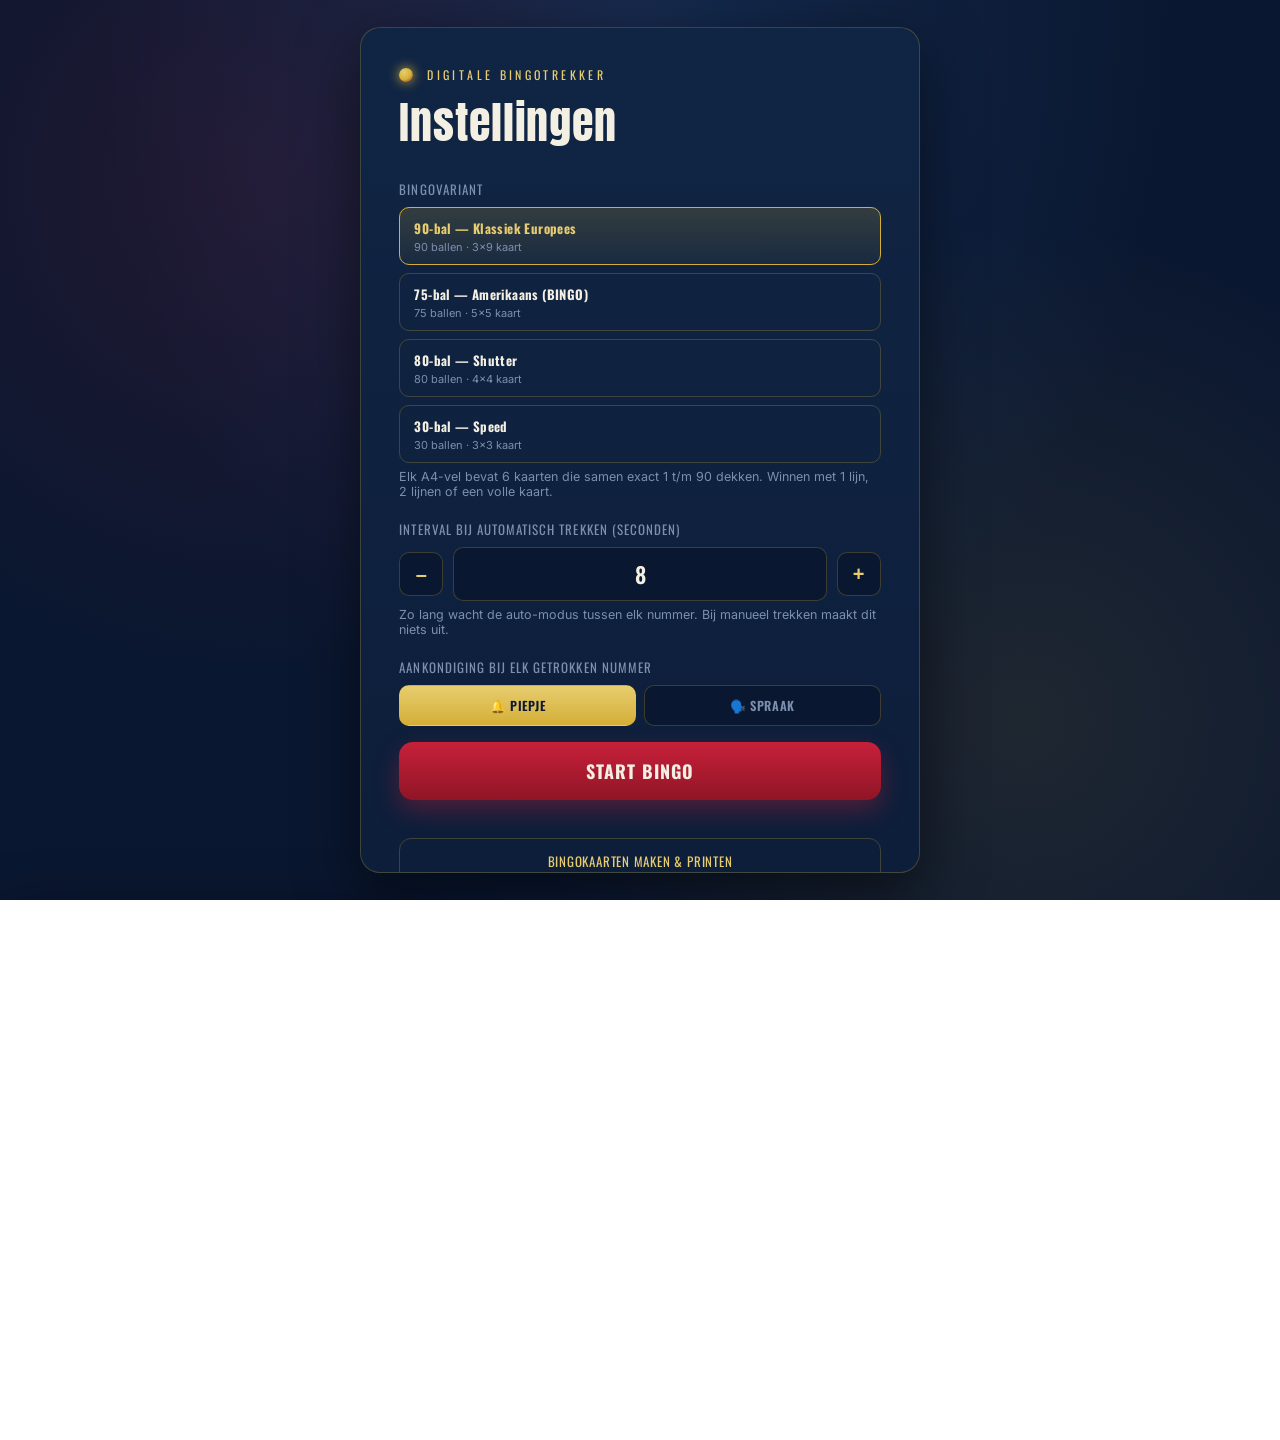
==== bingo-test/index.html @ 00098a93 "Test-deploy: bingo-2.0 met spraakfunctie en scanner-feedback (bingo-test/)" ====
<!DOCTYPE html>
<html lang="nl">
<head>
<meta charset="UTF-8">
<meta name="viewport" content="width=device-width, initial-scale=1.0, viewport-fit=cover">
<title>Bingo Trekker 2.0</title>
<link rel="preconnect" href="https://fonts.googleapis.com">
<link href="https://fonts.googleapis.com/css2?family=Anton&family=Inter:wght@400;600;700;800&family=Oswald:wght@500;600;700&display=swap" rel="stylesheet">
<script src="bingo-common.js"></script>
<script src="vendor-jsqr.min.js"></script>
<script src="vendor-qrcode.min.js"></script>
<style>
  :root{
    --navy-deep: #0a1730;
    --navy-panel: #102544;
    --navy-panel-2: #0d1e3a;
    --red: #c8203a;
    --red-dark: #8f1526;
    --gold: #d4af37;
    --gold-soft: #e8cd6f;
    --cream: #f4efe3;
    --muted: #7c8fae;
    --line: rgba(212,175,55,0.25);
    --green: #2fae66;
  }
  *{box-sizing:border-box; -webkit-tap-highlight-color: transparent;}
  html,body{
    margin:0; padding:0; height:100%;
    background: radial-gradient(ellipse at 50% 0%, #142a4d 0%, var(--navy-deep) 60%);
    color: var(--cream);
    font-family:'Inter', sans-serif;
    overflow-y:auto;
  }
  #app{ width:100vw; height:100vh; display:flex; }

  /* ---------- Portrait hint ---------- */
  #rotateHint{
    display:none;
    position:fixed; inset:0; z-index:999;
    background: var(--navy-deep);
    color:var(--cream);
    flex-direction:column; align-items:center; justify-content:center;
    text-align:center; gap:16px; padding:32px;
  }
  #rotateHint svg{ width:64px; height:64px; animation: rotatePulse 1.6s ease-in-out infinite; }
  @keyframes rotatePulse{ 0%,100%{transform:rotate(0deg);} 50%{transform:rotate(90deg);} }
  @media (orientation: portrait) and (max-width: 900px){
    #rotateHint{ display:flex; }
    #app{ display:none; }
  }

  /* ---------- Settings screen ---------- */
  #settingsScreen{
    width:100%; height:100%;
    display:flex; align-items:center; justify-content:center;
    overflow-y:auto;
    background:
      radial-gradient(circle at 20% 20%, rgba(200,32,58,0.12), transparent 40%),
      radial-gradient(circle at 80% 80%, rgba(212,175,55,0.10), transparent 40%);
  }
  .settings-card{
    width:min(560px, 90vw);
    max-height:94vh;
    overflow-y:auto;
    margin: 8px 0;
    background: linear-gradient(180deg, var(--navy-panel), var(--navy-panel-2));
    border:1px solid var(--line);
    border-radius:20px;
    padding:clamp(16px,3vw,40px);
    box-shadow: 0 20px 60px rgba(0,0,0,0.5);
  }
  @media (max-height: 480px){
    .brand{ margin-bottom:2px; }
    .brand .dot{ width:10px; height:10px; }
    .brand span{ font-size:10px; }
    h1{ font-size: clamp(20px,4vw,28px); margin: 4px 0 12px 0; }
    .field{ margin-bottom:10px; }
    .field label{ font-size:11px; margin-bottom:4px; }
    .field .hint{ font-size:11px; margin-top:3px; }
    .num-input button{ width:36px; height:36px; font-size:17px; }
    input[type=number]{ font-size:18px; padding:7px 6px; }
    .start-btn{ padding:12px; font-size:15px; margin-top:4px; }
  }
  .brand{
    display:flex; align-items:center; gap:14px; margin-bottom:6px;
  }
  .brand .dot{
    width:14px; height:14px; border-radius:50%;
    background: radial-gradient(circle at 35% 30%, var(--gold-soft), var(--gold) 55%, var(--red-dark) 100%);
    box-shadow: 0 0 12px var(--gold);
  }
  .brand span{
    font-family:'Oswald', sans-serif; letter-spacing:0.28em; font-size:12px;
    color:var(--gold-soft); text-transform:uppercase;
  }
  h1{
    font-family:'Anton', sans-serif;
    font-weight:400;
    font-size:clamp(28px,4.5vw,44px);
    letter-spacing:0.02em;
    margin: 6px 0 24px 0;
    color: var(--cream);
  }
  .field{ margin-bottom:20px; }
  .field label{
    display:block; font-family:'Oswald', sans-serif; font-size:13px;
    letter-spacing:0.08em; text-transform:uppercase; color:var(--muted); margin-bottom:8px;
  }
  .field .hint{ font-size:12.5px; color:var(--muted); margin-top:6px; }
  .num-input{
    display:flex; align-items:center; gap:10px;
  }
  .num-input button{
    width:44px; height:44px; border-radius:10px; border:1px solid var(--line);
    background: var(--navy-deep); color:var(--gold-soft); font-size:20px; font-weight:700;
    cursor:pointer;
  }
  .num-input button:active{ transform: scale(0.94); }
  input[type=number]{
    flex:1; text-align:center;
    background: var(--navy-deep);
    border:1px solid var(--line);
    color:var(--cream);
    font-family:'Oswald', sans-serif;
    font-size:22px; font-weight:600;
    border-radius:10px; padding:10px 8px;
    -moz-appearance: textfield;
  }
  input[type=number]::-webkit-outer-spin-button,
  input[type=number]::-webkit-inner-spin-button{ -webkit-appearance:none; margin:0; }
  .start-btn{
    width:100%; margin-top:10px;
    background: linear-gradient(180deg, var(--red) 0%, var(--red-dark) 100%);
    color:var(--cream);
    border:none; border-radius:14px;
    padding:16px; font-family:'Oswald', sans-serif; font-weight:700;
    font-size:18px; letter-spacing:0.06em; text-transform:uppercase;
    cursor:pointer;
    box-shadow: 0 10px 24px rgba(200,32,58,0.35);
  }
  .start-btn:active{ transform: scale(0.98); }
  .error{ color:#ff8484; font-size:13px; margin-top:8px; min-height:16px; }

  /* ---------- Game screen ---------- */
  #gameScreen{ display:none; width:100%; height:100%; }
  #gameScreen.active{ display:flex; }

  .left-panel{
    width:44%; height:100%;
    display:flex; flex-direction:column; align-items:center; justify-content:center;
    gap: clamp(10px, 2vh, 22px);
    padding: 3vh 2vw;
    position:relative;
    overflow-y:auto;
    border-right: 1px solid var(--line);
    background: radial-gradient(ellipse at 50% 35%, rgba(200,32,58,0.10), transparent 55%);
  }

  .cage{
    position:relative;
    width: clamp(180px, 30vh, 340px);
    aspect-ratio: 1 / 1;
    flex-shrink: 0;
    border-radius:50%;
    display:flex; align-items:center; justify-content:center;
    box-shadow: inset 0 0 40px rgba(0,0,0,0.5);
  }
  .ring-svg{
    position:absolute; inset:0; width:100%; height:100%;
    transform: rotate(-90deg);
    filter: drop-shadow(0 0 6px rgba(212,175,55,0.25));
  }
  .ring-track{ fill:none; stroke: rgba(212,175,55,0.18); stroke-width:3; }
  .ring-progress{
    fill:none; stroke: var(--gold); stroke-width:4; stroke-linecap:round;
    stroke-dasharray: 289.03; stroke-dashoffset:0;
  }
  .ball{
    width: 78%; height:78%;
    aspect-ratio: 1 / 1;
    border-radius:50%;
    background: radial-gradient(circle at 32% 28%, #ff5b6e 0%, var(--red) 45%, var(--red-dark) 100%);
    display:flex; align-items:center; justify-content:center;
    box-shadow: 0 14px 30px rgba(0,0,0,0.55), inset -8px -8px 20px rgba(0,0,0,0.35), inset 8px 8px 16px rgba(255,255,255,0.15);
    transition: transform 0.25s ease;
  }
  .ball.pop{ animation: ballPop 0.55s ease; }
  @keyframes ballPop{
    0%{ transform: scale(0.4) rotate(-15deg); opacity:0; }
    55%{ transform: scale(1.12) rotate(8deg); opacity:1; }
    75%{ transform: scale(0.96) rotate(-3deg); }
    100%{ transform: scale(1) rotate(0deg); }
  }
  .ball-number{
    font-family:'Anton', sans-serif;
    font-size: clamp(48px, 11vh, 130px);
    color: var(--cream);
    text-shadow: 0 3px 0 rgba(0,0,0,0.4);
    line-height:1;
  }
  .ball-placeholder{
    font-family:'Oswald', sans-serif;
    font-size: clamp(16px, 2.4vh, 22px);
    color: rgba(244,239,227,0.75);
    letter-spacing:0.05em;
    text-align:center;
    padding: 0 10%;
  }

  .status-line{
    font-family:'Oswald', sans-serif;
    font-size: clamp(13px, 1.7vh, 16px);
    color: var(--gold-soft);
    letter-spacing:0.1em; text-transform:uppercase;
    text-align:center;
    min-height: 20px;
  }

  .trail{
    display:flex; gap:10px; align-items:center; justify-content:center; flex-wrap:wrap;
    max-width: 90%;
  }
  .trail .chip{
    width:38px; height:38px; border-radius:50%;
    display:flex; align-items:center; justify-content:center;
    background: var(--navy-panel);
    border:1px solid var(--line);
    font-family:'Oswald', sans-serif; font-weight:600; font-size:14px;
    color: var(--gold-soft);
  }

  .controls{
    display:flex; gap:12px; flex-wrap:wrap; justify-content:center;
    width:100%;
  }
  .btn{
    flex:1 1 auto; min-width:120px;
    font-family:'Oswald', sans-serif; font-weight:700; letter-spacing:0.05em; text-transform:uppercase;
    font-size: clamp(13px, 1.8vh, 16px);
    padding: clamp(10px,1.6vh,16px) 14px;
    border-radius: 12px; border:1px solid var(--line);
    background: var(--navy-panel);
    color: var(--cream);
    cursor:pointer;
  }
  .btn:active{ transform: scale(0.97); }
  .btn.primary{
    background: linear-gradient(180deg, var(--red), var(--red-dark));
    border-color: transparent;
    box-shadow: 0 8px 20px rgba(200,32,58,0.3);
  }
  .btn.gold{
    background: linear-gradient(180deg, var(--gold-soft), var(--gold));
    color: var(--navy-deep);
    border-color: transparent;
  }
  .btn.ghost{
    background: transparent;
  }
  .btn[disabled]{ opacity:0.4; cursor:not-allowed; }
  .btn.auto-on{
    background: linear-gradient(180deg, #2fae66, #1c7e47);
    border-color: transparent;
  }

  .right-panel{
    width:56%; height:100%;
    display:flex; flex-direction:column;
    padding: clamp(12px,2vh,24px) clamp(14px,2vw,28px);
  }
  .right-header{
    display:flex; align-items:baseline; justify-content:space-between; margin-bottom: 12px;
  }
  .right-header h2{
    font-family:'Oswald', sans-serif; font-size: clamp(14px,1.8vh,18px);
    letter-spacing:0.1em; text-transform:uppercase; color:var(--gold-soft); margin:0; font-weight:600;
  }
  .right-header .count{
    font-family:'Oswald', sans-serif; font-size: clamp(12px,1.5vh,15px); color:var(--muted);
  }
  .grid-wrap{
    flex:1;
    overflow:hidden;
    display:flex;
    padding-right:4px;
  }
  #numberGrid{
    display:grid;
    margin:auto;
    justify-content:center;
    align-content:center;
  }
  .cell{
    display:flex; align-items:center; justify-content:center;
    border-radius:8px;
    border:1px solid var(--line);
    background: rgba(16,37,68,0.5);
    color: var(--muted);
    font-family:'Oswald', sans-serif; font-weight:600;
    transition: all 0.25s ease;
  }
  .cell.called{
    background: linear-gradient(180deg, var(--gold-soft), var(--gold));
    color: var(--navy-deep);
    border-color: transparent;
    box-shadow: 0 4px 10px rgba(212,175,55,0.35);
  }
  .cell.current{
    outline: 2px solid var(--red);
    outline-offset:2px;
    animation: cellFlash 0.6s ease;
  }
  @keyframes cellFlash{ 0%{ transform: scale(0.8);} 60%{transform: scale(1.15);} 100%{transform:scale(1);} }

  ::-webkit-scrollbar{ width:8px; }
  ::-webkit-scrollbar-thumb{ background: var(--line); border-radius:8px; }

  /* ---------- Kaarten-link op instellingenscherm ---------- */
  .cards-link{
    display:block; text-align:center; margin-top:14px;
    font-family:'Oswald', sans-serif; font-size:13px; letter-spacing:0.06em; text-transform:uppercase;
    color: var(--gold-soft); text-decoration:none; border:1px solid var(--line); border-radius:12px; padding:12px;
  }
  .cards-link:active{ transform: scale(0.98); }

  /* ---------- Check-modal ---------- */
  #checkOverlay{
    display:none; position:fixed; inset:0; z-index:600;
    background: rgba(6,13,26,0.82);
    align-items:center; justify-content:center; padding:16px;
  }
  #checkOverlay.active{ display:flex; }
  .check-card{
    width:min(440px, 94vw); max-height:94vh; overflow-y:auto;
    background: linear-gradient(180deg, var(--navy-panel), var(--navy-panel-2));
    border:1px solid var(--line); border-radius:20px;
    padding: clamp(16px,3vw,26px);
    box-shadow: 0 20px 60px rgba(0,0,0,0.55);
  }
  .check-header{ display:flex; align-items:center; justify-content:space-between; margin-bottom:14px; }
  .check-header h3{ font-size:20px; color:var(--cream); }
  .check-close{
    width:34px; height:34px; border-radius:50%; border:1px solid var(--line);
    background: var(--navy-deep); color:var(--gold-soft); font-size:18px; cursor:pointer;
  }
  .check-tabs{ display:flex; gap:8px; margin-bottom:16px; }
  .check-tab{
    flex:1; text-align:center; padding:10px; border-radius:10px; border:1px solid var(--line);
    background: var(--navy-deep); color:var(--muted);
    font-family:'Oswald', sans-serif; font-weight:600; font-size:12.5px; letter-spacing:0.05em; text-transform:uppercase;
    cursor:pointer;
  }
  .check-tab.active{ background: linear-gradient(180deg, var(--gold-soft), var(--gold)); color:var(--navy-deep); border-color:transparent; }

  .scan-video-wrap{
    position:relative; width:100%; aspect-ratio:1/1; border-radius:16px; overflow:hidden;
    background:#000; border:2px solid var(--gold); margin-bottom:14px;
  }
  .scan-video-wrap video{ width:100%; height:100%; object-fit:cover; }
  .scan-frame{
    position:absolute; inset:12%; border:2px dashed var(--gold-soft); border-radius:12px; pointer-events:none;
  }
  .scan-hint{ text-align:center; font-size:13px; color:var(--muted); margin-bottom:6px; }

  .result-box{
    border-radius:14px; padding:18px; text-align:center; margin-bottom:14px;
    border:1px solid var(--line); background: var(--navy-deep);
  }
  .result-box.win{ background: linear-gradient(180deg, rgba(47,174,102,0.25), rgba(47,174,102,0.08)); border-color: var(--green); }
  .result-title{ font-family:'Anton', sans-serif; font-size:26px; margin-bottom:8px; }
  .result-rows{ display:flex; gap:10px; justify-content:center; font-family:'Oswald',sans-serif; font-size:13px; }
  .result-rows span{ padding:6px 10px; border-radius:8px; border:1px solid var(--line); color:var(--muted); }
  .result-rows span.ok{ color: var(--navy-deep); background: var(--gold); border-color:transparent; }

  .check-grid{
    display:grid; grid-template-columns: repeat(9, minmax(0,1fr)); gap:3px;
    margin-top: 14px; width:100%;
  }
  .check-cell{
    aspect-ratio:1/1; display:flex; align-items:center; justify-content:center;
    border-radius:4px; font-family:'Oswald',sans-serif; font-weight:700;
    font-size: clamp(9px, 2.6vw, 13px); min-width:0; min-height:0; box-sizing:border-box;
  }
  .check-cell.empty{ background:transparent; }
  .check-cell.hit{ background: linear-gradient(180deg, #4ad080, var(--green)); color:#0a1730; }
  .check-cell.miss{ background: linear-gradient(180deg, #ff5b6e, var(--red-dark)); color:#fff; }

  .variant-select{ display:flex; flex-direction:column; gap:8px; }
  .variant-opt{
    text-align:left; padding:10px 14px; border-radius:10px;
    border:1px solid var(--line); background:transparent; color:var(--cream); cursor:pointer;
    font-family:'Oswald',sans-serif;
  }
  .variant-opt .v-title{ font-weight:700; font-size:13px; letter-spacing:0.03em; }
  .variant-opt .v-sub{ font-size:11px; color:var(--muted); margin-top:2px; font-family:'Inter',sans-serif; }
  .variant-opt.active{ border-color: var(--gold); background: linear-gradient(180deg, rgba(212,175,55,0.18), rgba(212,175,55,0.05)); }
  .variant-opt.active .v-title{ color: var(--gold-soft); }

  .lang-grid{ display:flex; flex-wrap:wrap; gap:8px; }
  .lang-btn{
    flex:1 1 28%; min-width:88px; text-align:center; padding:9px 8px; border-radius:10px;
    border:1px solid var(--line); background:var(--navy-deep); color:var(--muted);
    font-family:'Oswald',sans-serif; font-weight:600; font-size:12px; cursor:pointer;
  }
  .lang-btn.active{ background: linear-gradient(180deg, var(--gold-soft), var(--gold)); color:var(--navy-deep); border-color:transparent; }
  .voice-select{
    width:100%; padding:10px; border-radius:10px; border:1px solid var(--line);
    background:var(--navy-deep); color:var(--cream); font-size:13.5px;
  }
  .speech-config-link{
    display:inline-block; margin-top:8px; font-size:12.5px; color:var(--gold-soft);
    text-decoration:none; border-bottom:1px dashed var(--gold-soft);
  }

  #qrStateBox{ display:flex; flex-direction:column; align-items:center; gap:12px; }
  #qrStateCanvas{ background:#fff; padding:14px; border-radius:14px; }
  #qrStateCount{ font-family:'Oswald', sans-serif; color:var(--gold-soft); font-size:14px; letter-spacing:0.05em; text-transform:uppercase; }

  /* ---------- Reset confirmation modal ---------- */
  #resetOverlay, #rangeResetOverlay{
    display:none;
    position:fixed; inset:0; z-index:500;
    background: rgba(6,13,26,0.72);
    align-items:center; justify-content:center;
    padding: 20px;
  }
  #resetOverlay.active, #rangeResetOverlay.active{ display:flex; }
  .confirm-card{
    width:min(420px, 92vw);
    background: linear-gradient(180deg, var(--navy-panel), var(--navy-panel-2));
    border:1px solid var(--line);
    border-radius:18px;
    padding: clamp(20px,3vw,32px);
    box-shadow: 0 20px 60px rgba(0,0,0,0.55);
    text-align:center;
  }
  .confirm-card h3{
    font-family:'Anton', sans-serif; font-weight:400;
    font-size: clamp(20px,3vw,26px);
    margin: 0 0 10px 0;
    color: var(--cream);
  }
  .confirm-card p{
    font-family:'Inter', sans-serif;
    font-size: 14.5px;
    color: var(--muted);
    margin: 0 0 22px 0;
    line-height:1.5;
  }
  .confirm-actions{
    display:flex; flex-direction:column; align-items:center; gap:12px;
  }
  .confirm-no{
    width:100%;
    background: linear-gradient(180deg, var(--gold-soft), var(--gold));
    color: var(--navy-deep);
    border:none; border-radius:14px;
    padding:16px; font-family:'Oswald', sans-serif; font-weight:700;
    font-size:17px; letter-spacing:0.06em; text-transform:uppercase;
    cursor:pointer;
  }
  .confirm-no:active{ transform: scale(0.98); }
  .confirm-yes{
    background: transparent;
    color: var(--muted);
    border:1px solid var(--line); border-radius:10px;
    padding:8px 18px; font-family:'Oswald', sans-serif; font-weight:600;
    font-size:12.5px; letter-spacing:0.05em; text-transform:uppercase;
    cursor:pointer;
  }
  .confirm-yes:active{ transform: scale(0.96); }
</style>
</head>
<body>

<div id="rotateHint">
  <svg viewBox="0 0 24 24" fill="none" stroke="#d4af37" stroke-width="1.6"><rect x="6" y="2" width="12" height="20" rx="2"/><line x1="12" y1="18" x2="12" y2="18.01"/></svg>
  <div style="font-family:'Oswald',sans-serif; font-size:16px; letter-spacing:0.06em; text-transform:uppercase;">Draai je toestel naar landschap</div>
  <div style="color:#7c8fae; font-size:13px;">Deze bingo trekker is gemaakt voor een breed scherm (telefoon liggend, tablet of TV).</div>
</div>

<div id="app">

  <!-- SETTINGS -->
  <div id="settingsScreen">
    <div class="settings-card">
      <div class="brand"><div class="dot"></div><span>Digitale bingotrekker</span></div>
      <h1>Instellingen</h1>

      <div class="field">
        <label>Bingovariant</label>
        <div class="variant-select" id="variantSelect"></div>
        <div class="hint" id="variantHint"></div>
      </div>

      <div class="field">
        <label for="interval">Interval bij automatisch trekken (seconden)</label>
        <div class="num-input">
          <button type="button" id="intMinus">–</button>
          <input type="number" id="interval" value="8" min="2" max="120">
          <button type="button" id="intPlus">+</button>
        </div>
        <div class="hint">Zo lang wacht de auto-modus tussen elk nummer. Bij manueel trekken maakt dit niets uit.</div>
      </div>

      <div class="field" style="margin-bottom:6px;">
        <label>Aankondiging bij elk getrokken nummer</label>
        <div class="check-tabs" style="margin-bottom:0;">
          <div class="check-tab active" id="modeBeepTab">🔔 Piepje</div>
          <div class="check-tab" id="modeSpeechTab">🗣️ Spraak</div>
        </div>
        <a href="#" class="speech-config-link" id="speechConfigLink" style="display:none;">Spraak instellen (taal, stijl, stem) →</a>
      </div>

      <button class="start-btn" id="startBtn">Start bingo</button>
      <div class="error" id="settingsError"></div>
      <a href="cards.html" class="cards-link">Bingokaarten maken &amp; printen</a>
    </div>
  </div>

  <!-- GAME -->
  <div id="gameScreen">
    <div class="left-panel">
      <div class="status-line" id="statusLine">Klaar om te trekken</div>
      <div class="cage">
        <svg class="ring-svg" viewBox="0 0 100 100">
          <circle class="ring-track" cx="50" cy="50" r="46"></circle>
          <circle class="ring-progress" id="ringProgress" cx="50" cy="50" r="46"></circle>
        </svg>
        <div class="ball" id="ball"><div class="ball-number" id="ballNumber"></div><div class="ball-placeholder" id="ballPlaceholder">Druk op trek of start auto</div></div>
      </div>
      <div class="trail" id="trail"></div>
      <div class="controls">
        <button class="btn primary" id="drawBtn">Trek nummer</button>
        <button class="btn gold" id="autoBtn">Auto starten</button>
      </div>
      <div class="controls">
        <button class="btn ghost" id="resetBtn">Spel resetten</button>
        <button class="btn ghost" id="checkBtn">Check</button>
        <button class="btn ghost" id="backBtn">Instellingen</button>
      </div>
    </div>
    <div class="right-panel">
      <div class="right-header">
        <h2>Getrokken nummers</h2>
        <div class="count" id="countLabel">0 / 75</div>
      </div>
      <div class="grid-wrap"><div id="numberGrid"></div></div>
    </div>
  </div>

</div>

<div id="resetOverlay">
  <div class="confirm-card">
    <h3>Spel resetten?</h3>
    <p>Weet je het zeker? Alle al getrokken nummers gaan terug in de pot en het spel begint opnieuw.</p>
    <div class="confirm-actions">
      <button class="confirm-no" id="confirmNo">Nee, verdergaan</button>
      <button class="confirm-yes" id="confirmYes">Ja, resetten</button>
    </div>
  </div>
</div>

<div id="rangeResetOverlay">
  <div class="confirm-card">
    <h3>Aantal nummers aangepast</h3>
    <p>Je hebt het bereik gewijzigd. Dit start het spel opnieuw — alle al getrokken nummers gaan verloren. Zeker weten?</p>
    <div class="confirm-actions">
      <button class="confirm-no" id="rangeConfirmNo">Nee, terug</button>
      <button class="confirm-yes" id="rangeConfirmYes">Ja, spel herstarten</button>
    </div>
  </div>
</div>

<div id="checkOverlay">
  <div class="check-card">
    <div class="check-header">
      <h3>Kaart checken</h3>
      <button class="check-close" id="checkClose">&times;</button>
    </div>
    <div class="check-tabs">
      <div class="check-tab active" id="tabCode">Code intypen</div>
      <div class="check-tab" id="tabState">Trekking-QR / link</div>
    </div>

    <div id="codePane">
      <div class="field" style="margin-bottom:14px;">
        <label for="codeInput">Code onder de kaart</label>
        <input type="text" id="codeInput" placeholder="bv. K3F9P2-04" style="width:100%; text-transform:uppercase;">
      </div>
      <button class="btn gold" id="codeCheckBtn" style="width:100%;">Check</button>
      <div id="codeResult"></div>
      <div class="scan-hint" style="margin-top:16px;">
        Liever de QR-code op de kaart zelf scannen? Gebruik <a href="scan.html" target="_blank" style="color:var(--gold-soft);">de scanner</a> op je eigen telefoon — dan blijft dit trekkerscherm gewoon zichtbaar voor iedereen.
      </div>
    </div>

    <div id="statePane" style="display:none;">
      <div id="qrStateBox">
        <canvas id="qrStateCanvas"></canvas>
        <div id="qrStateCount">0 nummers getrokken</div>
        <div class="scan-hint">Scan deze QR met <a href="scan.html" target="_blank" style="color:var(--gold-soft);">de scanner</a> op een los toestel, of deel de link hieronder (handiger dan een schermfoto scannen).</div>
        <button class="btn gold" id="copyStateLinkBtn" style="margin-top:10px;">Link kopiëren</button>
        <div class="scan-hint" id="stateLinkHint" style="margin-top:8px;"></div>
      </div>
    </div>
  </div>
</div>

<div id="speechOverlay">
  <div class="check-card">
    <div class="check-header">
      <h3>Spraak instellen</h3>
      <button class="check-close" id="speechClose">&times;</button>
    </div>

    <div class="field">
      <label>Taal / accent</label>
      <div class="lang-grid" id="speechLangGrid"></div>
    </div>

    <div class="field">
      <label>Uitspraakstijl</label>
      <div class="check-tabs">
        <div class="check-tab" id="speechStyleTogether">Aan elkaar<br><span style="font-size:10px; text-transform:none; letter-spacing:0;">"vierenzeventig"</span></div>
        <div class="check-tab" id="speechStyleDigits">Los per cijfer<br><span style="font-size:10px; text-transform:none; letter-spacing:0;">"zeven — vier"</span></div>
      </div>
    </div>

    <div class="field" style="margin-bottom:12px;">
      <label for="speechVoiceSelect">Stem</label>
      <select id="speechVoiceSelect" class="voice-select"></select>
      <div class="hint" id="speechVoiceHint" style="margin-top:6px;"></div>
    </div>

    <button class="btn gold" id="speechPreviewBtn" style="width:100%;">🔊 Test met een voorbeeldgetal</button>
  </div>
</div>

<script>
(function(){
  const variantSelect = document.getElementById('variantSelect');
  const variantHint = document.getElementById('variantHint');
  const intInput = document.getElementById('interval');
  const intMinus = document.getElementById('intMinus');
  const intPlus = document.getElementById('intPlus');
  const startBtn = document.getElementById('startBtn');
  const settingsError = document.getElementById('settingsError');
  const modeBeepTab = document.getElementById('modeBeepTab');
  const modeSpeechTab = document.getElementById('modeSpeechTab');
  const speechConfigLink = document.getElementById('speechConfigLink');
  const speechOverlay = document.getElementById('speechOverlay');
  const speechClose = document.getElementById('speechClose');
  const speechLangGrid = document.getElementById('speechLangGrid');
  const speechStyleTogether = document.getElementById('speechStyleTogether');
  const speechStyleDigits = document.getElementById('speechStyleDigits');
  const speechVoiceSelect = document.getElementById('speechVoiceSelect');
  const speechVoiceHint = document.getElementById('speechVoiceHint');
  const speechPreviewBtn = document.getElementById('speechPreviewBtn');

  const settingsScreen = document.getElementById('settingsScreen');
  const gameScreen = document.getElementById('gameScreen');
  const numberGrid = document.getElementById('numberGrid');
  const countLabel = document.getElementById('countLabel');
  const ball = document.getElementById('ball');
  const ballNumber = document.getElementById('ballNumber');
  const ballPlaceholder = document.getElementById('ballPlaceholder');
  const statusLine = document.getElementById('statusLine');
  const trail = document.getElementById('trail');
  const drawBtn = document.getElementById('drawBtn');
  const autoBtn = document.getElementById('autoBtn');
  const resetBtn = document.getElementById('resetBtn');
  const backBtn = document.getElementById('backBtn');
  const ringProgress = document.getElementById('ringProgress');
  const resetOverlay = document.getElementById('resetOverlay');
  const confirmYes = document.getElementById('confirmYes');
  const confirmNo = document.getElementById('confirmNo');
  const rangeResetOverlay = document.getElementById('rangeResetOverlay');
  const rangeConfirmYes = document.getElementById('rangeConfirmYes');
  const rangeConfirmNo = document.getElementById('rangeConfirmNo');

  const checkBtn = document.getElementById('checkBtn');
  const checkOverlay = document.getElementById('checkOverlay');
  const checkClose = document.getElementById('checkClose');
  const tabCode = document.getElementById('tabCode');
  const tabState = document.getElementById('tabState');
  const codePane = document.getElementById('codePane');
  const statePane = document.getElementById('statePane');
  const codeInput = document.getElementById('codeInput');
  const codeCheckBtn = document.getElementById('codeCheckBtn');
  const codeResult = document.getElementById('codeResult');
  const qrStateCanvas = document.getElementById('qrStateCanvas');
  const qrStateCount = document.getElementById('qrStateCount');
  const copyStateLinkBtn = document.getElementById('copyStateLinkBtn');
  const stateLinkHint = document.getElementById('stateLinkHint');

  let midGameEdit = false;   // true wanneer we via 'Instellingen' vanuit een actief spel kwamen
  let pendingMax = null;
  let pendingInterval = null;
  let pendingVariantId = null;

  let currentVariantId = DEFAULT_VARIANT_ID;
  let selectedVariantId = currentVariantId;
  try{
    const savedVariant = localStorage.getItem('bingo2-variant');
    if(savedVariant && BINGO_VARIANTS[savedVariant]){ currentVariantId = savedVariant; selectedVariantId = savedVariant; }
  }catch(e){}

  Object.values(BINGO_VARIANTS).forEach(v => {
    const btn = document.createElement('button');
    btn.type = 'button';
    btn.className = 'variant-opt';
    btn.dataset.variant = v.id;
    btn.innerHTML = '<div class="v-title">' + v.label + '</div><div class="v-sub">' + v.totalBalls + ' ballen \u00b7 ' + v.rows + 'x' + v.cols + ' kaart</div>';
    btn.onclick = () => selectSettingsVariant(v.id);
    variantSelect.appendChild(btn);
  });
  function selectSettingsVariant(id){
    selectedVariantId = id;
    variantSelect.querySelectorAll('.variant-opt').forEach(b => b.classList.toggle('active', b.dataset.variant === id));
    variantHint.textContent = BINGO_VARIANTS[id].description;
    try{ localStorage.setItem('bingo2-variant', id); }catch(e){}
  }
  selectSettingsVariant(selectedVariantId);

  const RING_R = 46;
  const RING_C = 2 * Math.PI * RING_R;
  let cdRAF = null, cdStartTs = 0;

  function lerpColor(p){
    const from = [47,174,102];  // groen
    const to   = [200,32,58];   // rood
    const r = Math.round(from[0] + (to[0]-from[0]) * p);
    const g = Math.round(from[1] + (to[1]-from[1]) * p);
    const b = Math.round(from[2] + (to[2]-from[2]) * p);
    return `rgb(${r},${g},${b})`;
  }

  function setRingIdle(){
    if(cdRAF){ cancelAnimationFrame(cdRAF); cdRAF = null; }
    ringProgress.style.stroke = 'var(--gold)';
    ringProgress.style.strokeDashoffset = '0';
  }

  function cdTick(now){
    if(!autoTimer){ setRingIdle(); return; }
    const elapsed = now - cdStartTs;
    const progress = Math.min(elapsed / (intervalSec*1000), 1);
    ringProgress.style.strokeDashoffset = (progress * RING_C).toFixed(2);
    ringProgress.style.stroke = lerpColor(progress);
    if(progress < 1){ cdRAF = requestAnimationFrame(cdTick); }
  }

  function startCountdownCycle(){
    if(cdRAF){ cancelAnimationFrame(cdRAF); }
    ringProgress.style.strokeDashoffset = '0';
    ringProgress.style.stroke = lerpColor(0);
    cdStartTs = performance.now();
    cdRAF = requestAnimationFrame(cdTick);
  }

  let maxNumber = BINGO_VARIANTS[currentVariantId].totalBalls;
  let intervalSec = 8;
  let called = new Set();
  let pool = [];
  let poolIndex = 0;
  let autoTimer = null;
  let audioCtx = null;

  function buildPool(){
    pool = Array.from({length: maxNumber}, (_, i) => i + 1);
    // Fisher-Yates shuffle: elke volgorde even waarschijnlijk
    for(let i = pool.length - 1; i > 0; i--){
      const j = Math.floor(Math.random() * (i + 1));
      [pool[i], pool[j]] = [pool[j], pool[i]];
    }
    poolIndex = 0;
  }

  function clampStep(input, min, max, step){
    let v = parseInt(input.value || '0', 10) + step;
    v = Math.max(min, Math.min(max, v));
    input.value = v;
  }
  intMinus.onclick = () => clampStep(intInput, 2, 120, -1);
  intPlus.onclick = () => clampStep(intInput, 2, 120, 1);

  function playPing(){
    if(soundMode !== 'beep') return;
    try{
      if(!audioCtx) audioCtx = new (window.AudioContext || window.webkitAudioContext)();
      const t0 = audioCtx.currentTime;
      const osc = audioCtx.createOscillator();
      const gain = audioCtx.createGain();
      osc.type = 'sine';
      osc.frequency.setValueAtTime(880, t0);
      osc.frequency.exponentialRampToValueAtTime(1320, t0 + 0.12);
      gain.gain.setValueAtTime(0.0001, t0);
      gain.gain.exponentialRampToValueAtTime(0.22, t0 + 0.02);
      gain.gain.exponentialRampToValueAtTime(0.0001, t0 + 0.5);
      osc.connect(gain).connect(audioCtx.destination);
      osc.start(t0);
      osc.stop(t0 + 0.55);
    }catch(e){}
  }

  /* ---------- Spraak: taal/stijl-opties en stemmen ---------- */
  const SPEECH_LANGS = [
    { key:'nl-NL', label:'Nederlands' },
    { key:'nl-BE', label:'Vlaams' },
    { key:'en-GB', label:'Engels (UK)' },
    { key:'en-US', label:'Engels (US)' },
    { key:'fr-FR', label:'Frans' },
    { key:'de-DE', label:'Duits' },
  ];
  const DIGIT_WORDS = {
    nl: ['nul','een','twee','drie','vier','vijf','zes','zeven','acht','negen'],
    en: ['zero','one','two','three','four','five','six','seven','eight','nine'],
    fr: ['zéro','un','deux','trois','quatre','cinq','six','sept','huit','neuf'],
    de: ['null','eins','zwei','drei','vier','fünf','sechs','sieben','acht','neun'],
  };
  const WORD_TABLES = {
    nl: { ones:['nul','een','twee','drie','vier','vijf','zes','zeven','acht','negen','tien','elf','twaalf','dertien','veertien','vijftien','zestien','zeventien','achttien','negentien'],
          tens:{2:'twintig',3:'dertig',4:'veertig',5:'vijftig',6:'zestig',7:'zeventig',8:'tachtig',9:'negentig'}, joiner:'en' },
    en: { ones:['zero','one','two','three','four','five','six','seven','eight','nine','ten','eleven','twelve','thirteen','fourteen','fifteen','sixteen','seventeen','eighteen','nineteen'],
          tens:{2:'twenty',3:'thirty',4:'forty',5:'fifty',6:'sixty',7:'seventy',8:'eighty',9:'ninety'}, joiner:'-' },
    fr: { ones:['zéro','un','deux','trois','quatre','cinq','six','sept','huit','neuf','dix','onze','douze','treize','quatorze','quinze','seize','dix-sept','dix-huit','dix-neuf'],
          tens:{2:'vingt',3:'trente',4:'quarante',5:'cinquante',6:'soixante',7:'soixante-dix',8:'quatre-vingt',9:'quatre-vingt-dix'}, joiner:'-' },
    de: { ones:['null','eins','zwei','drei','vier','fünf','sechs','sieben','acht','neun','zehn','elf','zwölf','dreizehn','vierzehn','fünfzehn','sechzehn','siebzehn','achtzehn','neunzehn'],
          tens:{2:'zwanzig',3:'dreißig',4:'vierzig',5:'fünfzig',6:'sechzig',7:'siebzig',8:'achtzig',9:'neunzig'}, joiner:'und' },
  };
  function langFamily(bcp47){ return bcp47.split('-')[0]; }
  function numberToWords(n, lang){
    const fam = langFamily(lang);
    const t = WORD_TABLES[fam] || WORD_TABLES.en;
    if(n < 20) return t.ones[n];
    const tensDigit = Math.floor(n/10), onesDigit = n%10;
    const tensWord = t.tens[tensDigit] || '';
    if(onesDigit === 0) return tensWord;
    if(fam === 'nl' || fam === 'de') return t.ones[onesDigit] + t.joiner + tensWord;
    if(fam === 'fr') return tensWord + t.joiner + t.ones[onesDigit];
    return tensWord + t.joiner + t.ones[onesDigit];
  }
  function numberToDigitWords(n, lang){
    const fam = langFamily(lang);
    const words = DIGIT_WORDS[fam] || DIGIT_WORDS.en;
    return String(n).split('').map(d => words[parseInt(d,10)]).join(' ');
  }
  function announceText(n){
    return speechStyle === 'together' ? numberToWords(n, speechLang) : numberToDigitWords(n, speechLang);
  }

  let soundMode = 'beep';
  let speechLang = 'nl-NL';
  let speechStyle = 'together';
  let speechVoiceName = '';
  let allVoices = [];
  try{
    soundMode = localStorage.getItem('bingo2-sound-mode') || 'beep';
    speechLang = localStorage.getItem('bingo2-speech-lang') || 'nl-NL';
    speechStyle = localStorage.getItem('bingo2-speech-style') || 'together';
    speechVoiceName = localStorage.getItem('bingo2-speech-voice') || '';
  }catch(e){}

  function saveSpeechSettings(){
    try{
      localStorage.setItem('bingo2-sound-mode', soundMode);
      localStorage.setItem('bingo2-speech-lang', speechLang);
      localStorage.setItem('bingo2-speech-style', speechStyle);
      localStorage.setItem('bingo2-speech-voice', speechVoiceName);
    }catch(e){}
  }

  function setMode(mode){
    soundMode = mode;
    modeBeepTab.classList.toggle('active', mode === 'beep');
    modeSpeechTab.classList.toggle('active', mode === 'speech');
    speechConfigLink.style.display = mode === 'speech' ? 'inline-block' : 'none';
    saveSpeechSettings();
  }
  modeBeepTab.onclick = () => setMode('beep');
  modeSpeechTab.onclick = () => setMode('speech');
  setMode(soundMode);

  function buildLangGrid(){
    speechLangGrid.innerHTML = '';
    SPEECH_LANGS.forEach(l => {
      const btn = document.createElement('div');
      btn.className = 'lang-btn' + (l.key === speechLang ? ' active' : '');
      btn.textContent = l.label;
      btn.onclick = () => {
        speechLang = l.key;
        speechLangGrid.querySelectorAll('.lang-btn').forEach(b => b.classList.remove('active'));
        btn.classList.add('active');
        populateVoices();
        saveSpeechSettings();
      };
      speechLangGrid.appendChild(btn);
    });
  }
  buildLangGrid();

  function setStyle(style){
    speechStyle = style;
    speechStyleTogether.classList.toggle('active', style === 'together');
    speechStyleDigits.classList.toggle('active', style === 'digits');
    saveSpeechSettings();
  }
  speechStyleTogether.onclick = () => setStyle('together');
  speechStyleDigits.onclick = () => setStyle('digits');
  setStyle(speechStyle);

  function populateVoices(){
    speechVoiceSelect.innerHTML = '';
    let matches = allVoices.filter(v => v.lang.toLowerCase() === speechLang.toLowerCase());
    if(matches.length === 0){
      const fam = langFamily(speechLang);
      matches = allVoices.filter(v => v.lang.toLowerCase().startsWith(fam));
    }
    if(matches.length === 0){
      speechVoiceHint.textContent = 'Geen stem gevonden voor deze taal op dit toestel — het systeem gebruikt dan de standaardstem.';
      const opt = document.createElement('option');
      opt.textContent = '— standaardstem —';
      speechVoiceSelect.appendChild(opt);
      return;
    }
    speechVoiceHint.textContent = matches.length + ' stem(men) gevonden op dit toestel.';
    matches.forEach(v => {
      const opt = document.createElement('option');
      opt.value = v.name;
      opt.textContent = v.name + ' (' + v.lang + ')';
      if(v.name === speechVoiceName) opt.selected = true;
      speechVoiceSelect.appendChild(opt);
    });
  }
  speechVoiceSelect.onchange = () => { speechVoiceName = speechVoiceSelect.value; saveSpeechSettings(); };

  function loadVoices(){
    if(!('speechSynthesis' in window)) return;
    allVoices = speechSynthesis.getVoices();
    populateVoices();
  }
  if('speechSynthesis' in window){
    loadVoices();
    if('onvoiceschanged' in speechSynthesis) speechSynthesis.onvoiceschanged = loadVoices;
  }

  speechConfigLink.onclick = (e) => { e.preventDefault(); speechOverlay.classList.add('active'); };
  speechClose.onclick = () => { speechOverlay.classList.remove('active'); };
  speechOverlay.addEventListener('click', (e) => { if(e.target === speechOverlay) speechOverlay.classList.remove('active'); });
  speechPreviewBtn.onclick = () => { speakNumber(74); };

  function speakNumber(n){
    if(!('speechSynthesis' in window)) return;
    try{
      speechSynthesis.cancel();
      const utter = new SpeechSynthesisUtterance(announceText(n));
      utter.lang = speechLang;
      const chosen = allVoices.find(v => v.name === speechVoiceName);
      if(chosen) utter.voice = chosen;
      speechSynthesis.speak(utter);
    }catch(e){}
  }

  function playAnnounce(n){
    if(soundMode === 'speech') speakNumber(n);
    else playPing();
  }

  function buildGrid(){
    numberGrid.innerHTML = '';
    for(let i=1;i<=maxNumber;i++){
      const cell = document.createElement('div');
      cell.className = 'cell';
      cell.id = 'cell-' + i;
      cell.textContent = i;
      numberGrid.appendChild(cell);
    }
    countLabel.textContent = called.size + ' / ' + maxNumber;
    layoutGrid();
  }

  function layoutGrid(){
    const wrap = numberGrid.parentElement;
    const width = wrap.clientWidth;
    const height = wrap.clientHeight;
    if(width < 10 || height < 10) return; // scherm nog niet zichtbaar/gemeten

    const count = maxNumber;
    const gap = Math.max(3, Math.min(9, Math.round(Math.min(width, height) / 70)));

    let best = { cols: 1, rows: count, size: 0 };
    for(let cols = 1; cols <= count; cols++){
      const rows = Math.ceil(count / cols);
      const cellW = (width - gap * (cols - 1)) / cols;
      const cellH = (height - gap * (rows - 1)) / rows;
      const size = Math.min(cellW, cellH);
      if(size > best.size){ best = { cols, rows, size }; }
    }

    const s = Math.max(4, Math.floor(best.size));
    numberGrid.style.gap = gap + 'px';
    numberGrid.style.gridTemplateColumns = `repeat(${best.cols}, ${s}px)`;
    numberGrid.style.gridTemplateRows = `repeat(${best.rows}, ${s}px)`;
    numberGrid.style.fontSize = Math.max(8, s * 0.38) + 'px';
  }

  let layoutRAF = null;
  function scheduleLayout(){
    if(layoutRAF) cancelAnimationFrame(layoutRAF);
    layoutRAF = requestAnimationFrame(layoutGrid);
  }
  window.addEventListener('resize', scheduleLayout);
  window.addEventListener('orientationchange', scheduleLayout);

  function updateTrail(){
    const arr = Array.from(called).slice(-8);
    trail.innerHTML = '';
    arr.forEach(n => {
      const c = document.createElement('div');
      c.className = 'chip';
      c.textContent = n;
      trail.appendChild(c);
    });
  }

  function drawNumber(){
    if(poolIndex >= pool.length){
      statusLine.textContent = 'Alle nummers zijn getrokken!';
      stopAuto();
      return;
    }
    const n = pool[poolIndex];
    poolIndex++;
    called.add(n);

    document.querySelectorAll('.cell.current').forEach(c => c.classList.remove('current'));
    const cell = document.getElementById('cell-' + n);
    if(cell){ cell.classList.add('called'); cell.classList.add('current'); }

    ballPlaceholder.style.display = 'none';
    ballNumber.textContent = n;
    ball.classList.remove('pop');
    void ball.offsetWidth;
    ball.classList.add('pop');

    playAnnounce(n);
    updateTrail();
    countLabel.textContent = called.size + ' / ' + maxNumber;
    statusLine.textContent = called.size + ' van ' + maxNumber + ' getrokken';

    if(called.size >= maxNumber){
      statusLine.textContent = 'Alle nummers zijn getrokken!';
      stopAuto();
    } else if(autoTimer){
      startCountdownCycle();
    }
  }

  function startAuto(){
    if(autoTimer) return;
    autoBtn.textContent = 'Auto pauzeren';
    autoBtn.classList.add('auto-on');
    statusLine.textContent = 'Auto-modus loopt · ' + called.size + ' van ' + maxNumber + ' getrokken';
    autoTimer = setInterval(drawNumber, intervalSec*1000);
    startCountdownCycle();
  }
  function stopAuto(wasPaused){
    if(autoTimer){ clearInterval(autoTimer); autoTimer = null; }
    autoBtn.textContent = 'Auto starten';
    autoBtn.classList.remove('auto-on');
    setRingIdle();
    if(wasPaused) statusLine.textContent = 'Gepauzeerd · ' + called.size + ' van ' + maxNumber + ' getrokken';
  }

  drawBtn.onclick = () => {
    // Manueel trekken overrulet auto-modus: auto pauzeert automatisch.
    if(autoTimer) stopAuto(true);
    drawNumber();
  };
  autoBtn.onclick = () => { autoTimer ? stopAuto(true) : startAuto(); };

  function performReset(){
    stopAuto();
    setRingIdle();
    called = new Set();
    buildPool();
    ballNumber.textContent = '';
    ballPlaceholder.style.display = 'block';
    statusLine.textContent = 'Klaar om te trekken';
    trail.innerHTML = '';
    buildGrid();
  }

  resetBtn.onclick = () => { resetOverlay.classList.add('active'); };
  confirmYes.onclick = () => { resetOverlay.classList.remove('active'); performReset(); };
  confirmNo.onclick = () => { resetOverlay.classList.remove('active'); };
  resetOverlay.addEventListener('click', (e) => {
    if(e.target === resetOverlay) resetOverlay.classList.remove('active');
  });

  backBtn.onclick = () => {
    stopAuto();
    midGameEdit = true;
    selectSettingsVariant(currentVariantId);
    intInput.value = intervalSec;
    settingsError.textContent = '';
    startBtn.textContent = 'Ga verder';
    gameScreen.classList.remove('active');
    settingsScreen.style.display = 'flex';
  };

  startBtn.onclick = () => {
    const m = BINGO_VARIANTS[selectedVariantId].totalBalls;
    const iv = parseInt(intInput.value, 10);
    if(!iv || iv < 2 || iv > 120){ settingsError.textContent = 'Kies een geldig interval (2 t/m 120 seconden).'; return; }
    settingsError.textContent = '';

    if(midGameEdit){
      if(selectedVariantId !== currentVariantId){
        // Variant gewijzigd tijdens een lopend spel -> eerst bevestigen, want dit reset alles.
        pendingMax = m;
        pendingVariantId = selectedVariantId;
        pendingInterval = iv;
        rangeResetOverlay.classList.add('active');
        return;
      }
      // Alleen de snelheid (interval) is aangepast: gewoon toepassen, spel blijft ongewijzigd.
      intervalSec = iv;
      midGameEdit = false;
      settingsScreen.style.display = 'none';
      gameScreen.classList.add('active');
      scheduleLayout();
      return;
    }

    // Volledig nieuw spel (eerste start, of na een reset vanaf het settingsscherm).
    currentVariantId = selectedVariantId;
    maxNumber = m;
    intervalSec = iv;
    called = new Set();
    buildPool();
    ballNumber.textContent = '';
    ballPlaceholder.style.display = 'block';
    statusLine.textContent = 'Klaar om te trekken';
    trail.innerHTML = '';
    settingsScreen.style.display = 'none';
    gameScreen.classList.add('active');
    buildGrid();
    setRingIdle();
    try{ audioCtx = new (window.AudioContext || window.webkitAudioContext)(); }catch(e){}
    if(soundMode === 'speech' && 'speechSynthesis' in window){
      try{
        const unlock = new SpeechSynthesisUtterance(' ');
        unlock.volume = 0;
        speechSynthesis.speak(unlock);
      }catch(e){}
    }
  };

  rangeConfirmYes.onclick = () => {
    rangeResetOverlay.classList.remove('active');
    currentVariantId = pendingVariantId;
    maxNumber = pendingMax;
    intervalSec = pendingInterval;
    called = new Set();
    buildPool();
    ballNumber.textContent = '';
    ballPlaceholder.style.display = 'block';
    statusLine.textContent = 'Klaar om te trekken';
    trail.innerHTML = '';
    midGameEdit = false;
    settingsScreen.style.display = 'none';
    gameScreen.classList.add('active');
    buildGrid();
    setRingIdle();
  };
  function cancelRangeChange(){
    rangeResetOverlay.classList.remove('active');
    selectSettingsVariant(currentVariantId); // selectie terugzetten naar de huidige spelwaarde
    midGameEdit = false;
    settingsScreen.style.display = 'none';
    gameScreen.classList.add('active');
  }
  rangeConfirmNo.onclick = cancelRangeChange;
  rangeResetOverlay.addEventListener('click', (e) => {
    if(e.target === rangeResetOverlay) cancelRangeChange();
  });

  buildGrid();

  /* ==================== Check-modal ==================== */
  function openCheckModal(){
    checkOverlay.classList.add('active');
    switchTab('code');
  }
  function closeCheckModal(){
    checkOverlay.classList.remove('active');
  }
  checkBtn.onclick = openCheckModal;
  checkClose.onclick = closeCheckModal;
  checkOverlay.addEventListener('click', (e) => { if(e.target === checkOverlay) closeCheckModal(); });

  function switchTab(which){
    tabCode.classList.toggle('active', which === 'code');
    tabState.classList.toggle('active', which === 'state');
    codePane.style.display = which === 'code' ? 'block' : 'none';
    statePane.style.display = which === 'state' ? 'block' : 'none';

    if(which === 'state'){ renderStateQR(); }
    else if(which === 'code'){ codeResult.innerHTML = ''; codeInput.value = ''; }
  }
  tabCode.onclick = () => switchTab('code');
  tabState.onclick = () => switchTab('state');

  codeCheckBtn.onclick = () => {
    const card = decodeTextCode(codeInput.value);
    if(!card){
      codeResult.innerHTML = '<div class="scan-hint">Ongeldige code. Controleer de spelling (bv. K3F9P2-04).</div>';
      return;
    }
    const res = checkCardAgainstDrawn(card, called);
    codeResult.innerHTML = renderCheckResultHTML(res, card, called);
  };

  function renderStateQR(){
    const text = encodeStateQR(Array.from(called));
    qrStateCount.textContent = called.size + ' nummer' + (called.size === 1 ? '' : 's') + ' getrokken';
    QRCode.toCanvas(qrStateCanvas, text, {
      width: 220, margin: 1,
      color: { dark: '#0a1730', light: '#ffffff' }
    }, function(err){ if(err) console.error('QR error:', err); });
  }

  copyStateLinkBtn.onclick = () => {
    const text = encodeStateQR(Array.from(called));
    const url = window.location.origin + window.location.pathname.replace('index.html', '') + 'scan.html?state=' + encodeURIComponent(text);
    navigator.clipboard.writeText(url).then(() => {
      stateLinkHint.textContent = "Link gekopieerd \u2014 stuur 'm door (WhatsApp, AirDrop, ...) i.p.v. het scherm te scannen.";
    }).catch(() => { stateLinkHint.textContent = url; });
  };
})();
</script>
</body>
</html>
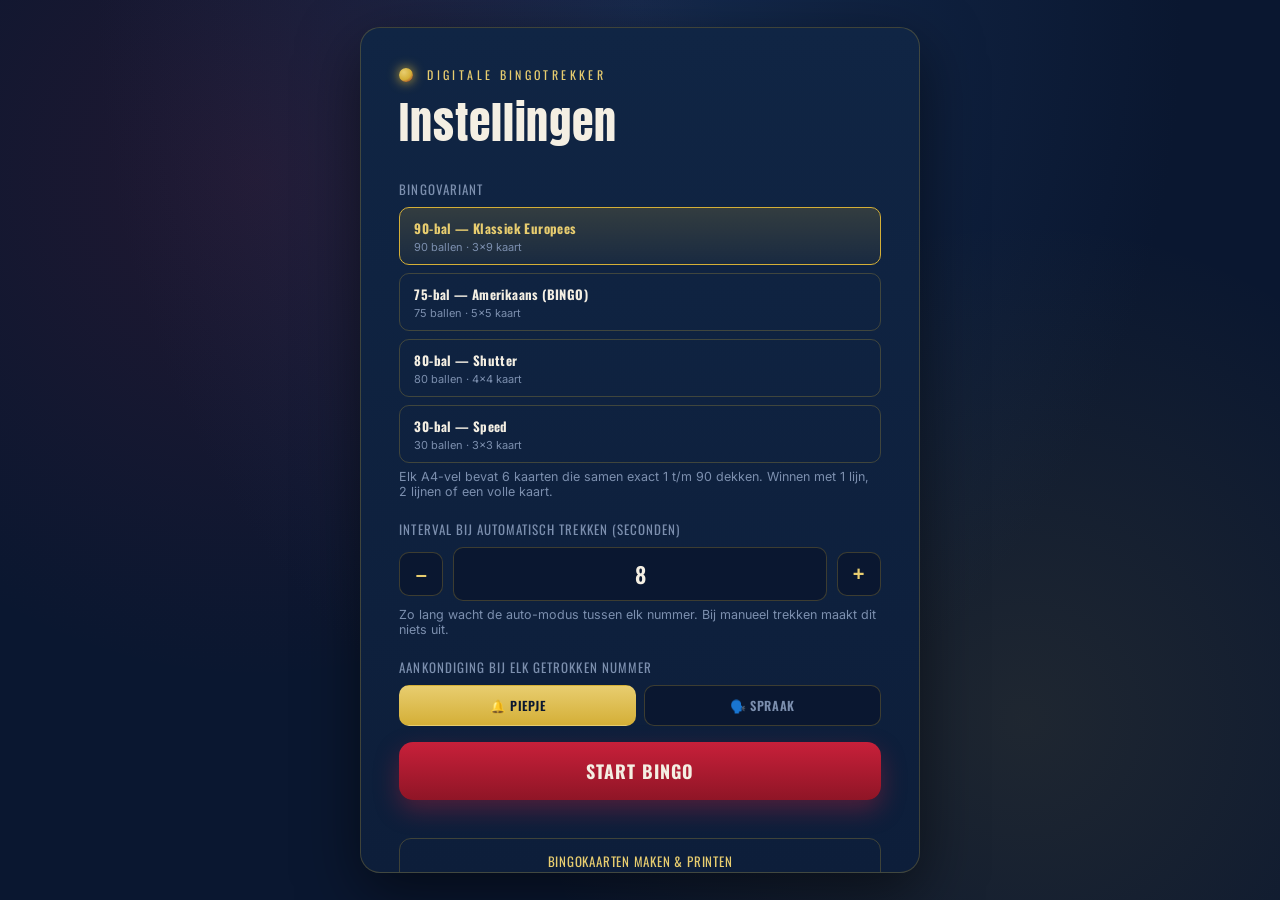
==== commit c1bda7a1: "Fix: ontbrekende overlay-CSS voor het spraak-instellingen popup" ====
--- a/bingo-test/index.html
+++ b/bingo-test/index.html
@@ -395,6 +395,13 @@
   .variant-opt .v-sub{ font-size:11px; color:var(--muted); margin-top:2px; font-family:'Inter',sans-serif; }
   .variant-opt.active{ border-color: var(--gold); background: linear-gradient(180deg, rgba(212,175,55,0.18), rgba(212,175,55,0.05)); }
   .variant-opt.active .v-title{ color: var(--gold-soft); }
+
+  #speechOverlay{
+    display:none; position:fixed; inset:0; z-index:610;
+    background: rgba(6,13,26,0.82);
+    align-items:center; justify-content:center; padding:16px;
+  }
+  #speechOverlay.active{ display:flex; }
 
   .lang-grid{ display:flex; flex-wrap:wrap; gap:8px; }
   .lang-btn{
